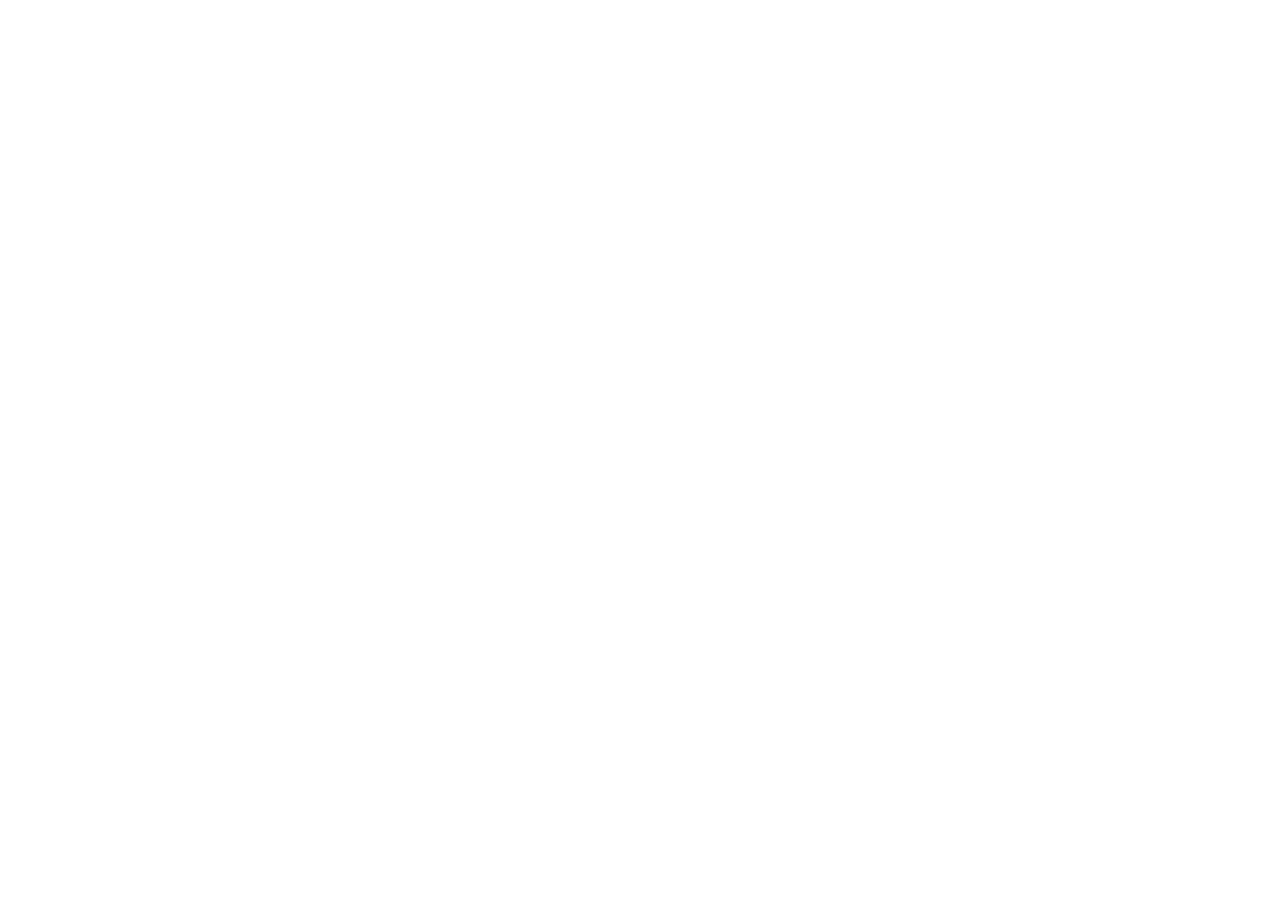
==== Precourse/Pasapalabra-html/index.html @ 5e4a11f5 "pasapalabra initial commit" ====
<!DOCTYPE html>
<html lang="en">
    <meta charset="UTF-8">
    <meta http-equiv="X-UA-Compatible" content="IE=edge">
    <meta name="viewport" content="width=device-width, initial-scale=1.0">
    <title>Pasapalabra</title>
    <link rel="stylesheet" href="./index.css">
</head>
<body>
    
<script src="./index.js"></script>
</body>
</html>
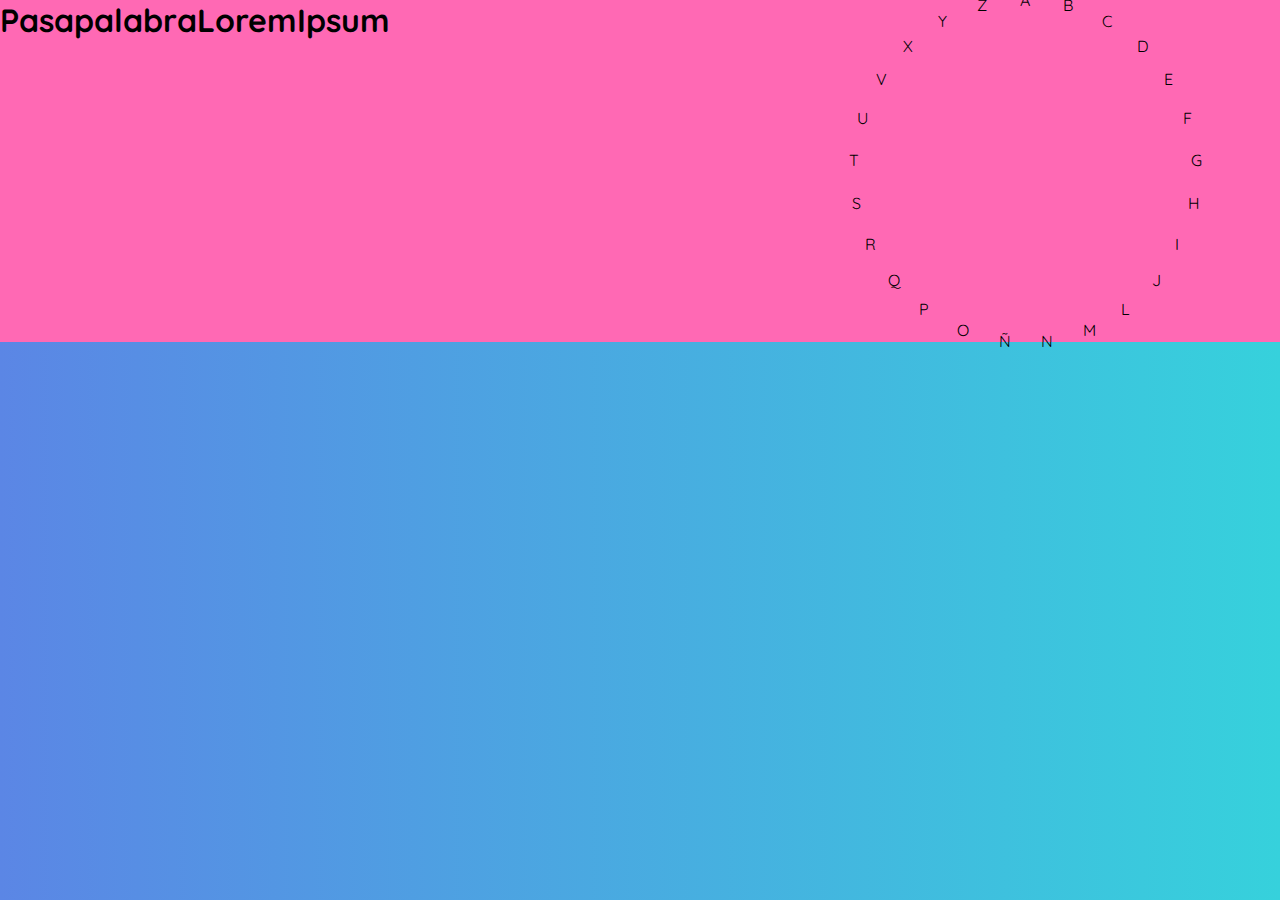
==== commit ac310af7: "css added" ====
--- a/Precourse/Pasapalabra-html/index.html
+++ b/Precourse/Pasapalabra-html/index.html
@@ -5,9 +5,44 @@
     <meta name="viewport" content="width=device-width, initial-scale=1.0">
     <title>Pasapalabra</title>
     <link rel="stylesheet" href="./index.css">
+    <style>
+        @import url('https://fonts.googleapis.com/css2?family=Quicksand:wght@600&display=swap');
+    </style>
 </head>
 <body>
-    
+    <section class="main-game">
+        <div class="round-container">
+            <h1>Pasapalabra</h1>
+            <h1>LoremIpsum</h1>
+            <ul class="circle">
+		        <li class="item">A</li>
+		        <li class="item">B</li>
+		        <li class="item">C</li>
+		        <li class="item">D</li>
+		        <li class="item">E</li>
+		        <li class="item">F</li>
+		        <li class="item">G</li>
+		        <li class="item">H</li>
+		        <li class="item">I</li>
+		        <li class="item">J</li>
+		        <li class="item">L</li>
+		        <li class="item">M</li>
+		        <li class="item">N</li>
+                <li class="item">Ñ</li>
+		        <li class="item">O</li>
+		        <li class="item">P</li>
+		        <li class="item">Q</li>
+		        <li class="item">R</li>
+		        <li class="item">S</li>
+		        <li class="item">T</li>
+		        <li class="item">U</li>
+		        <li class="item">V</li>
+		        <li class="item">X</li>
+		        <li class="item">Y</li>
+		        <li class="item">Z</li>
+		    </ul>
+        </div>
+    </section>
 <script src="./index.js"></script>
 </body>
 </html>--- a/Precourse/Pasapalabra-html/index.css
+++ b/Precourse/Pasapalabra-html/index.css
@@ -0,0 +1,121 @@
+* {
+    font-family: "Quicksand", sans-serif;
+    margin: 0;
+    padding: 0;
+    box-sizing: border-box;
+}
+
+body {
+    background: #36d1dc; /* fallback for old browsers */
+    background: -webkit-linear-gradient(
+        to right,
+        #5b86e5,
+        #36d1dc
+    ); /* Chrome 10-25, Safari 5.1-6 */
+    background: linear-gradient(
+        to right,
+        #5b86e5,
+        #36d1dc
+    ); /* W3C, IE 10+/ Edge, Firefox 16+, Chrome 26+, Opera 12+, Safari 7+ */
+}
+
+.round-container {
+    margin: auto;
+    background-color: hotpink;
+    display: flex;
+}
+
+.circle {
+    position: relative;
+    width: 21.375em;
+    height: 21.375em;
+    border-radius: 50%;
+    padding: 0;
+    list-style: none;
+    left: 50%;
+    transform: translateX(-50%);
+}
+.circle > * {
+    display: block;
+    position: absolute;
+    top: 50%;
+    left: 50%;
+    width: 1.25em;
+    height: 1.25em;
+    margin: -0.625em;
+}
+.circle > *:nth-of-type(1) {
+    transform: rotate(270deg) translate(10.6875em) rotate(-270deg);
+}
+.circle > *:nth-of-type(2) {
+    transform: rotate(284.4deg) translate(10.6875em) rotate(-284.4deg);
+}
+.circle > *:nth-of-type(3) {
+    transform: rotate(298.8deg) translate(10.6875em) rotate(-298.8deg);
+}
+.circle > *:nth-of-type(4) {
+    transform: rotate(313.2deg) translate(10.6875em) rotate(-313.2deg);
+}
+.circle > *:nth-of-type(5) {
+    transform: rotate(327.6deg) translate(10.6875em) rotate(-327.6deg);
+}
+.circle > *:nth-of-type(6) {
+    transform: rotate(342deg) translate(10.6875em) rotate(-342deg);
+}
+.circle > *:nth-of-type(7) {
+    transform: rotate(356.4deg) translate(10.6875em) rotate(-356.4deg);
+}
+.circle > *:nth-of-type(8) {
+    transform: rotate(370.8deg) translate(10.6875em) rotate(-370.8deg);
+}
+.circle > *:nth-of-type(9) {
+    transform: rotate(385.2deg) translate(10.6875em) rotate(-385.2deg);
+}
+.circle > *:nth-of-type(10) {
+    transform: rotate(399.6deg) translate(10.6875em) rotate(-399.6deg);
+}
+.circle > *:nth-of-type(11) {
+    transform: rotate(414deg) translate(10.6875em) rotate(-414deg);
+}
+.circle > *:nth-of-type(12) {
+    transform: rotate(428.4deg) translate(10.6875em) rotate(-428.4deg);
+}
+.circle > *:nth-of-type(13) {
+    transform: rotate(442.8deg) translate(10.6875em) rotate(-442.8deg);
+}
+.circle > *:nth-of-type(14) {
+    transform: rotate(457.2deg) translate(10.6875em) rotate(-457.2deg);
+}
+.circle > *:nth-of-type(15) {
+    transform: rotate(471.6deg) translate(10.6875em) rotate(-471.6deg);
+}
+.circle > *:nth-of-type(16) {
+    transform: rotate(486deg) translate(10.6875em) rotate(-486deg);
+}
+.circle > *:nth-of-type(17) {
+    transform: rotate(500.4deg) translate(10.6875em) rotate(-500.4deg);
+}
+.circle > *:nth-of-type(18) {
+    transform: rotate(514.8deg) translate(10.6875em) rotate(-514.8deg);
+}
+.circle > *:nth-of-type(19) {
+    transform: rotate(529.2deg) translate(10.6875em) rotate(-529.2deg);
+}
+.circle > *:nth-of-type(20) {
+    transform: rotate(543.6deg) translate(10.6875em) rotate(-543.6deg);
+}
+.circle > *:nth-of-type(21) {
+    transform: rotate(558deg) translate(10.6875em) rotate(-558deg);
+}
+.circle > *:nth-of-type(22) {
+    transform: rotate(572.4deg) translate(10.6875em) rotate(-572.4deg);
+}
+.circle > *:nth-of-type(23) {
+    transform: rotate(586.8deg) translate(10.6875em) rotate(-586.8deg);
+}
+.circle > *:nth-of-type(24) {
+    transform: rotate(601.2deg) translate(10.6875em) rotate(-601.2deg);
+}
+.circle > *:nth-of-type(25) {
+    transform: rotate(615.6deg) translate(10.6875em) rotate(-615.6deg);
+}
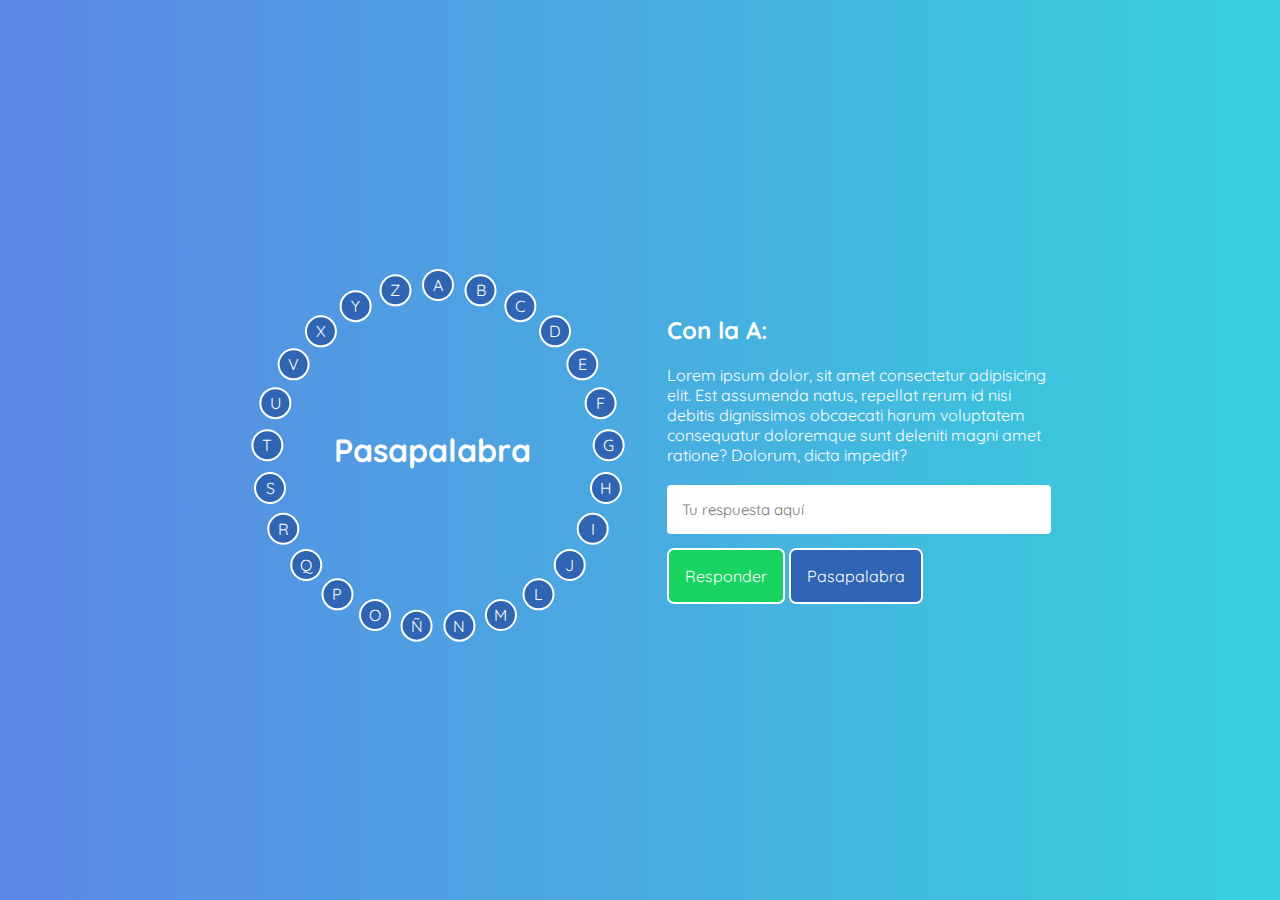
==== commit 8bdf1d80: "main css added" ====
--- a/Precourse/Pasapalabra-html/index.html
+++ b/Precourse/Pasapalabra-html/index.html
@@ -10,39 +10,52 @@
     </style>
 </head>
 <body>
-    <section class="main-game">
+    <section class="main-section">
         <div class="round-container">
-            <h1>Pasapalabra</h1>
-            <h1>LoremIpsum</h1>
+			<h1 class="game-name">Pasapalabra</h1>
             <ul class="circle">
-		        <li class="item">A</li>
-		        <li class="item">B</li>
-		        <li class="item">C</li>
-		        <li class="item">D</li>
-		        <li class="item">E</li>
-		        <li class="item">F</li>
-		        <li class="item">G</li>
-		        <li class="item">H</li>
-		        <li class="item">I</li>
-		        <li class="item">J</li>
-		        <li class="item">L</li>
-		        <li class="item">M</li>
-		        <li class="item">N</li>
-                <li class="item">Ñ</li>
-		        <li class="item">O</li>
-		        <li class="item">P</li>
-		        <li class="item">Q</li>
-		        <li class="item">R</li>
-		        <li class="item">S</li>
-		        <li class="item">T</li>
-		        <li class="item">U</li>
-		        <li class="item">V</li>
-		        <li class="item">X</li>
-		        <li class="item">Y</li>
-		        <li class="item">Z</li>
+		        <li class="button">A</li>
+		        <li class="button">B</li>
+		        <li class="button">C</li>
+		        <li class="button">D</li>
+		        <li class="button">E</li>
+		        <li class="button">F</li>
+		        <li class="button">G</li>
+		        <li class="button">H</li>
+		        <li class="button">I</li>
+		        <li class="button">J</li>
+		        <li class="button">L</li>
+		        <li class="button">M</li>
+		        <li class="button">N</li>
+                <li class="button">Ñ</li>
+		        <li class="button">O</li>
+		        <li class="button">P</li>
+		        <li class="button">Q</li>
+		        <li class="button">R</li>
+		        <li class="button">S</li>
+		        <li class="button">T</li>
+		        <li class="button">U</li>
+		        <li class="button">V</li>
+		        <li class="button">X</li>
+		        <li class="button">Y</li>
+		        <li class="button">Z</li>
 		    </ul>
         </div>
     </section>
+	<div class="questions-and-answers">
+		<div class="letter"><h2>Con la A:</h2></div>
+		<br>
+		<div class="question">Lorem ipsum dolor, sit amet consectetur adipisicing elit. Est assumenda natus, repellat rerum id nisi debitis dignissimos obcaecati harum voluptatem consequatur doloremque sunt deleniti magni amet ratione? Dolorum, dicta impedit?</div>
+		<br>
+		<input type="text" class="answer" placeholder="Tu respuesta aquí">
+		<br>
+		<div class="send-buttons">
+			<a class="send-answer" href="#">Responder</a>
+			<a class="send-pasapalabra" href="#	">Pasapalabra</a>
+		</div>
+	</div>
+	</section>
+	
 <script src="./index.js"></script>
 </body>
 </html>--- a/Precourse/Pasapalabra-html/index.css
+++ b/Precourse/Pasapalabra-html/index.css
@@ -1,4 +1,6 @@
-* {
+*,
+*::after,
+*::before {
     font-family: "Quicksand", sans-serif;
     margin: 0;
     padding: 0;
@@ -17,12 +19,78 @@
         #5b86e5,
         #36d1dc
     ); /* W3C, IE 10+/ Edge, Firefox 16+, Chrome 26+, Opera 12+, Safari 7+ */
+    display: flex;
+    height: 100vh;
+    justify-content: center;
+    align-items: center;
+}
+
+.game-name {
+    font-size: 2em;
+    font-weight: bolder;
+    color: white;
+}
+
+.main-section {
+    display: flex;
+    justify-content: center;
 }
 
 .round-container {
     margin: auto;
-    background-color: hotpink;
+    width: max-content;
     display: flex;
+    padding: 2em;
+    position: relative;
+    justify-content: center;
+    align-items: center;
+}
+
+.button {
+    background-color: rgb(48, 101, 180);
+    border-radius: 50%;
+    margin: 1.5em;
+    border: solid white 2px;
+    color: white;
+}
+
+.game-name {
+    position: absolute;
+}
+
+.questions-and-answers {
+    margin-left: 2em;
+    width: 30vw;
+    color: white;
+}
+
+.answer {
+    width: inherit;
+    padding: 1em;
+    border-radius: 4px;
+    border: none;
+    font-size: 15px;
+}
+
+.send-buttons {
+    margin-top: 2em;
+}
+
+.send-buttons > * {
+    text-decoration: none;
+    padding: 1em;
+    border: solid rgb(255, 255, 255) 2px;
+    border-radius: 7px;
+}
+
+.send-answer {
+    background-color: rgb(25, 211, 96);
+    color: rgb(255, 255, 255);
+}
+
+.send-pasapalabra {
+    background-color: rgb(48, 101, 180);
+    color: white;
 }
 
 .circle {
@@ -40,9 +108,12 @@
     position: absolute;
     top: 50%;
     left: 50%;
-    width: 1.25em;
-    height: 1.25em;
+    width: 2em;
+    height: 2em;
     margin: -0.625em;
+    display: flex;
+    justify-content: center;
+    align-items: center;
 }
 .circle > *:nth-of-type(1) {
     transform: rotate(270deg) translate(10.6875em) rotate(-270deg);
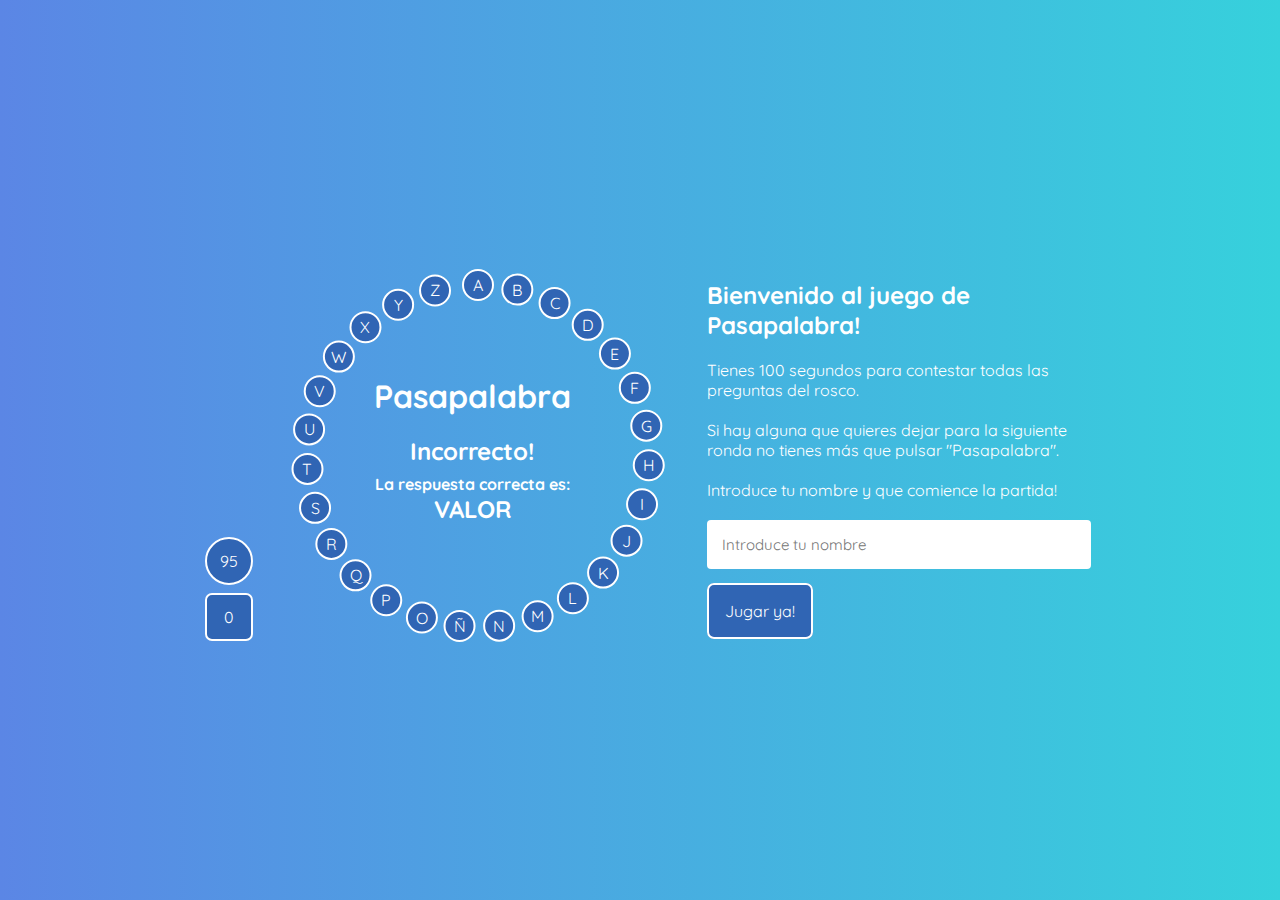
==== commit 8f166ef9: "correct answer block added" ====
--- a/Precourse/Pasapalabra-html/index.html
+++ b/Precourse/Pasapalabra-html/index.html
@@ -10,52 +10,86 @@
     </style>
 </head>
 <body>
-    <section class="main-section">
-        <div class="round-container">
-			<h1 class="game-name">Pasapalabra</h1>
-            <ul class="circle">
-		        <li class="button">A</li>
-		        <li class="button">B</li>
-		        <li class="button">C</li>
-		        <li class="button">D</li>
-		        <li class="button">E</li>
-		        <li class="button">F</li>
-		        <li class="button">G</li>
-		        <li class="button">H</li>
-		        <li class="button">I</li>
-		        <li class="button">J</li>
-		        <li class="button">L</li>
-		        <li class="button">M</li>
-		        <li class="button">N</li>
-                <li class="button">Ñ</li>
-		        <li class="button">O</li>
-		        <li class="button">P</li>
-		        <li class="button">Q</li>
-		        <li class="button">R</li>
-		        <li class="button">S</li>
-		        <li class="button">T</li>
-		        <li class="button">U</li>
-		        <li class="button">V</li>
-		        <li class="button">X</li>
-		        <li class="button">Y</li>
-		        <li class="button">Z</li>
-		    </ul>
-        </div>
-    </section>
-	<div class="questions-and-answers">
-		<div class="letter"><h2>Con la A:</h2></div>
-		<br>
-		<div class="question">Lorem ipsum dolor, sit amet consectetur adipisicing elit. Est assumenda natus, repellat rerum id nisi debitis dignissimos obcaecati harum voluptatem consequatur doloremque sunt deleniti magni amet ratione? Dolorum, dicta impedit?</div>
-		<br>
-		<input type="text" class="answer" placeholder="Tu respuesta aquí">
-		<br>
-		<div class="send-buttons">
-			<a class="send-answer" href="#">Responder</a>
-			<a class="send-pasapalabra" href="#	">Pasapalabra</a>
-		</div>
+	<div class="game">
+		<section class="main-section">
+			<section class="puntuation">
+				<div class="puntuation__timer" id="seconds-left">95</div>
+				<div class="puntuation__points" id="points-btn">0</div>
+			</section>
+			<div class="round-container">
+				<div class="round-container__interior">
+					<h1 class="interior__game-name">Pasapalabra</h1>
+					<div class="interior__pop-section">
+						<h2 class="pop-section__result">Incorrecto!</h2>
+						<div class="pop-section__correct-answer">
+							<p class="correct-answer__answer--text">La respuesta correcta es:</p>
+							<p class="correct-answer__answer--value">VALOR</p>
+						</div>
+					</div>
+				</div>
+				<ul class="round-container__circle">
+					<li class="button" id="A">A</li>
+					<li class="button" id="B">B</li>
+					<li class="button" id="C">C</li>
+					<li class="button" id="D">D</li>
+					<li class="button" id="E">E</li>
+					<li class="button" id="F">F</li>
+					<li class="button" id="G">G</li>
+					<li class="button" id="H">H</li>
+					<li class="button" id="I">I</li>
+					<li class="button" id="J">J</li>
+					<li class="button" id="K">K</li>
+					<li class="button" id="L">L</li>
+					<li class="button" id="M">M</li>
+					<li class="button" id="N">N</li>
+					<li class="button" id="Ñ">Ñ</li>
+					<li class="button" id="O">O</li>
+					<li class="button" id="P">P</li>
+					<li class="button" id="Q">Q</li>
+					<li class="button" id="R">R</li>
+					<li class="button" id="S">S</li>
+					<li class="button" id="T">T</li>
+					<li class="button" id="U">U</li>
+					<li class="button" id="V">V</li>
+					<li class="button" id="W">W</li>
+					<li class="button" id="X">X</li>
+					<li class="button" id="Y">Y</li>
+					<li class="button" id="Z">Z</li>
+				</ul>
+			</div>
+			<section class="wrapper">
+				<div class="instructions" id="instructions">
+					<div class="instructions__welcome-title"><h2>Bienvenido al juego de Pasapalabra!</h2></div>
+					<br>
+					<p class="instructions__description">Tienes 100 segundos para contestar todas las preguntas del rosco.</p>
+					<br>
+					<p class="instructions__description">Si hay alguna que quieres dejar para la siguiente ronda no tienes más que pulsar "Pasapalabra".</p>
+					<br>
+					<p class="instructions__description">Introduce tu nombre y que comience la partida!</p>
+					<br>
+					<input type="text" class="input-field" id="name" placeholder="Introduce tu nombre">
+					<br>
+					<div class="send-buttons">
+						<a class="send-buttons__blue" id="play-btn" href="#">Jugar ya!</a>
+					</div>
+				</div>
+			</section>
+			</section class="wrapper">
+				<div class="questions-and-answers" id="questions-area" style="display:none">
+					<div class="questions-and-answers__letter"><h2 class="letter-text" id="letter-text">Con la A:</h2></div>
+					<br>
+					<p class="questions-and-answers__question" id="question"></p>
+					<br>
+					<input type="text" class="input-field" id="user-answer" placeholder="Tu respuesta aquí">
+					<br>
+					<div class="send-buttons">
+						<a class="send-buttons__green" id="answer-btn" href="#">Responder</a>
+						<a class="send-buttons__blue" id="pasapalabra-btn" href="#">Pasapalabra</a>
+					</div>
+				</div>
+		</section>
 	</div>
-	</section>
-	
+<script src="./questions.js"></script>
 <script src="./index.js"></script>
 </body>
 </html>--- a/Precourse/Pasapalabra-html/index.css
+++ b/Precourse/Pasapalabra-html/index.css
@@ -7,7 +7,15 @@
     box-sizing: border-box;
 }
 
-body {
+[status="hidden"] {
+    display: none;
+}
+
+.wrapper {
+    align-self: center;
+}
+
+.game {
     background: #36d1dc; /* fallback for old browsers */
     background: -webkit-linear-gradient(
         to right,
@@ -25,12 +33,6 @@
     align-items: center;
 }
 
-.game-name {
-    font-size: 2em;
-    font-weight: bolder;
-    color: white;
-}
-
 .main-section {
     display: flex;
     justify-content: center;
@@ -44,6 +46,42 @@
     position: relative;
     justify-content: center;
     align-items: center;
+}
+
+.round-container__interior {
+    font-weight: bolder;
+    color: white;
+    position: absolute;
+    display: flex;
+    flex-direction: column;
+    justify-content: center;
+    align-items: center;
+}
+
+.interior__game-name {
+    font-size: 2em;
+}
+
+.interior__pop-section,
+.interior__pop-section > * {
+    margin-top: 0.5em;
+    text-align: center;
+}
+
+.hidden {
+    display: none;
+}
+
+.correct-answer__answer--value {
+    font-size: 1.5em;
+}
+
+.correct-answer__result--correct {
+    color: rgb(25, 211, 96);
+}
+
+.correct-answer__result--incorrect {
+    color: rgb(182, 31, 44);
 }
 
 .button {
@@ -54,17 +92,22 @@
     color: white;
 }
 
-.game-name {
-    position: absolute;
-}
-
-.questions-and-answers {
+.button--state-correct {
+    background-color: rgb(25, 211, 96);
+}
+
+.button--state-incorrect {
+    background-color: rgb(182, 31, 44);
+}
+
+.questions-and-answers,
+.instructions {
     margin-left: 2em;
     width: 30vw;
     color: white;
 }
 
-.answer {
+.input-field {
     width: inherit;
     padding: 1em;
     border-radius: 4px;
@@ -83,17 +126,57 @@
     border-radius: 7px;
 }
 
-.send-answer {
+.send-buttons__green {
     background-color: rgb(25, 211, 96);
     color: rgb(255, 255, 255);
 }
 
-.send-pasapalabra {
+.send-buttons__green:hover {
+    background-color: rgb(0, 138, 53);
+    transition: 0.5s;
+}
+
+.send-buttons__blue {
     background-color: rgb(48, 101, 180);
     color: white;
 }
 
-.circle {
+.send-buttons__blue:hover {
+    background-color: rgb(29, 58, 102);
+    transition: 0.5s;
+}
+
+.puntuation {
+    width: 5em;
+    height: 8em;
+    align-self: flex-end;
+    display: flex;
+    flex-wrap: wrap;
+    justify-content: center;
+    align-content: center;
+}
+
+.puntuation > * {
+    width: 3em;
+    height: 3em;
+    background-color: rgb(48, 101, 180);
+    border: solid rgb(255, 255, 255) 2px;
+    color: white;
+    display: flex;
+    justify-content: center;
+    align-items: center;
+}
+
+.puntuation__timer {
+    border-radius: 50%;
+}
+
+.puntuation__points {
+    margin-top: 0.5em;
+    border-radius: 7px;
+}
+
+.round-container__circle {
     position: relative;
     width: 21.375em;
     height: 21.375em;
@@ -103,7 +186,7 @@
     left: 50%;
     transform: translateX(-50%);
 }
-.circle > * {
+.round-container__circle > * {
     display: block;
     position: absolute;
     top: 50%;
@@ -115,78 +198,86 @@
     justify-content: center;
     align-items: center;
 }
-.circle > *:nth-of-type(1) {
+.round-container__circle > *:nth-of-type(1) {
     transform: rotate(270deg) translate(10.6875em) rotate(-270deg);
 }
-.circle > *:nth-of-type(2) {
-    transform: rotate(284.4deg) translate(10.6875em) rotate(-284.4deg);
-}
-.circle > *:nth-of-type(3) {
-    transform: rotate(298.8deg) translate(10.6875em) rotate(-298.8deg);
-}
-.circle > *:nth-of-type(4) {
-    transform: rotate(313.2deg) translate(10.6875em) rotate(-313.2deg);
-}
-.circle > *:nth-of-type(5) {
-    transform: rotate(327.6deg) translate(10.6875em) rotate(-327.6deg);
-}
-.circle > *:nth-of-type(6) {
-    transform: rotate(342deg) translate(10.6875em) rotate(-342deg);
-}
-.circle > *:nth-of-type(7) {
-    transform: rotate(356.4deg) translate(10.6875em) rotate(-356.4deg);
-}
-.circle > *:nth-of-type(8) {
-    transform: rotate(370.8deg) translate(10.6875em) rotate(-370.8deg);
-}
-.circle > *:nth-of-type(9) {
-    transform: rotate(385.2deg) translate(10.6875em) rotate(-385.2deg);
-}
-.circle > *:nth-of-type(10) {
-    transform: rotate(399.6deg) translate(10.6875em) rotate(-399.6deg);
-}
-.circle > *:nth-of-type(11) {
-    transform: rotate(414deg) translate(10.6875em) rotate(-414deg);
-}
-.circle > *:nth-of-type(12) {
-    transform: rotate(428.4deg) translate(10.6875em) rotate(-428.4deg);
-}
-.circle > *:nth-of-type(13) {
-    transform: rotate(442.8deg) translate(10.6875em) rotate(-442.8deg);
-}
-.circle > *:nth-of-type(14) {
-    transform: rotate(457.2deg) translate(10.6875em) rotate(-457.2deg);
-}
-.circle > *:nth-of-type(15) {
-    transform: rotate(471.6deg) translate(10.6875em) rotate(-471.6deg);
-}
-.circle > *:nth-of-type(16) {
-    transform: rotate(486deg) translate(10.6875em) rotate(-486deg);
-}
-.circle > *:nth-of-type(17) {
-    transform: rotate(500.4deg) translate(10.6875em) rotate(-500.4deg);
-}
-.circle > *:nth-of-type(18) {
-    transform: rotate(514.8deg) translate(10.6875em) rotate(-514.8deg);
-}
-.circle > *:nth-of-type(19) {
-    transform: rotate(529.2deg) translate(10.6875em) rotate(-529.2deg);
-}
-.circle > *:nth-of-type(20) {
-    transform: rotate(543.6deg) translate(10.6875em) rotate(-543.6deg);
-}
-.circle > *:nth-of-type(21) {
-    transform: rotate(558deg) translate(10.6875em) rotate(-558deg);
-}
-.circle > *:nth-of-type(22) {
-    transform: rotate(572.4deg) translate(10.6875em) rotate(-572.4deg);
-}
-.circle > *:nth-of-type(23) {
-    transform: rotate(586.8deg) translate(10.6875em) rotate(-586.8deg);
-}
-.circle > *:nth-of-type(24) {
-    transform: rotate(601.2deg) translate(10.6875em) rotate(-601.2deg);
-}
-.circle > *:nth-of-type(25) {
-    transform: rotate(615.6deg) translate(10.6875em) rotate(-615.6deg);
-}
+.round-container__circle > *:nth-of-type(2) {
+    transform: rotate(283.3deg) translate(10.6875em) rotate(-283.3deg);
+}
+.round-container__circle > *:nth-of-type(3) {
+    transform: rotate(296.6deg) translate(10.6875em) rotate(-296.6deg);
+}
+.round-container__circle > *:nth-of-type(4) {
+    transform: rotate(309.9deg) translate(10.6875em) rotate(-309.9deg);
+}
+.round-container__circle > *:nth-of-type(5) {
+    transform: rotate(323.2deg) translate(10.6875em) rotate(-323.2deg);
+}
+.round-container__circle > *:nth-of-type(6) {
+    transform: rotate(336.5deg) translate(10.6875em) rotate(-336.5deg);
+}
+.round-container__circle > *:nth-of-type(7) {
+    transform: rotate(349.8deg) translate(10.6875em) rotate(-349.8deg);
+}
+.round-container__circle > *:nth-of-type(8) {
+    transform: rotate(363.1deg) translate(10.6875em) rotate(-363.1deg);
+}
+.round-container__circle > *:nth-of-type(9) {
+    transform: rotate(376.4deg) translate(10.6875em) rotate(-376.4deg);
+}
+.round-container__circle > *:nth-of-type(10) {
+    transform: rotate(389.7deg) translate(10.6875em) rotate(-389.7deg);
+}
+.round-container__circle > *:nth-of-type(11) {
+    transform: rotate(403deg) translate(10.6875em) rotate(-403deg);
+}
+.round-container__circle > *:nth-of-type(12) {
+    transform: rotate(416.3deg) translate(10.6875em) rotate(-416.3deg);
+}
+.round-container__circle > *:nth-of-type(13) {
+    transform: rotate(429.6deg) translate(10.6875em) rotate(-429.6deg);
+}
+.round-container__circle > *:nth-of-type(14) {
+    transform: rotate(442.9deg) translate(10.6875em) rotate(-442.9deg);
+}
+.round-container__circle > *:nth-of-type(15) {
+    transform: rotate(456.2deg) translate(10.6875em) rotate(-456.2deg);
+}
+.round-container__circle > *:nth-of-type(16) {
+    transform: rotate(469.15deg) translate(10.6875em) rotate(-469.15deg);
+}
+.round-container__circle > *:nth-of-type(17) {
+    transform: rotate(482.45deg) translate(10.6875em) rotate(-482.45deg);
+}
+.round-container__circle > *:nth-of-type(18) {
+    transform: rotate(495.75deg) translate(10.6875em) rotate(-495.75deg);
+}
+.round-container__circle > *:nth-of-type(19) {
+    transform: rotate(509.05deg) translate(10.6875em) rotate(-509.05deg);
+}
+.round-container__circle > *:nth-of-type(20) {
+    transform: rotate(522.35deg) translate(10.6875em) rotate(-522.35deg);
+}
+.round-container__circle > *:nth-of-type(21) {
+    transform: rotate(535.65deg) translate(10.6875em) rotate(-535.65deg);
+}
+.round-container__circle > *:nth-of-type(22) {
+    transform: rotate(548.95deg) translate(10.6875em) rotate(-548.95deg);
+}
+.round-container__circle > *:nth-of-type(23) {
+    transform: rotate(562.25deg) translate(10.6875em) rotate(-562.25deg);
+}
+.round-container__circle > *:nth-of-type(24) {
+    transform: rotate(575.55deg) translate(10.6875em) rotate(-575.55deg);
+}
+.round-container__circle > *:nth-of-type(25) {
+    transform: rotate(588.85deg) translate(10.6875em) rotate(-588.85deg);
+}
+
+.round-container__circle > *:nth-of-type(26) {
+    transform: rotate(602.15deg) translate(10.6875em) rotate(-602.15deg);
+}
+
+.round-container__circle > *:nth-of-type(27) {
+    transform: rotate(615.45deg) translate(10.6875em) rotate(-615.45deg);
+}
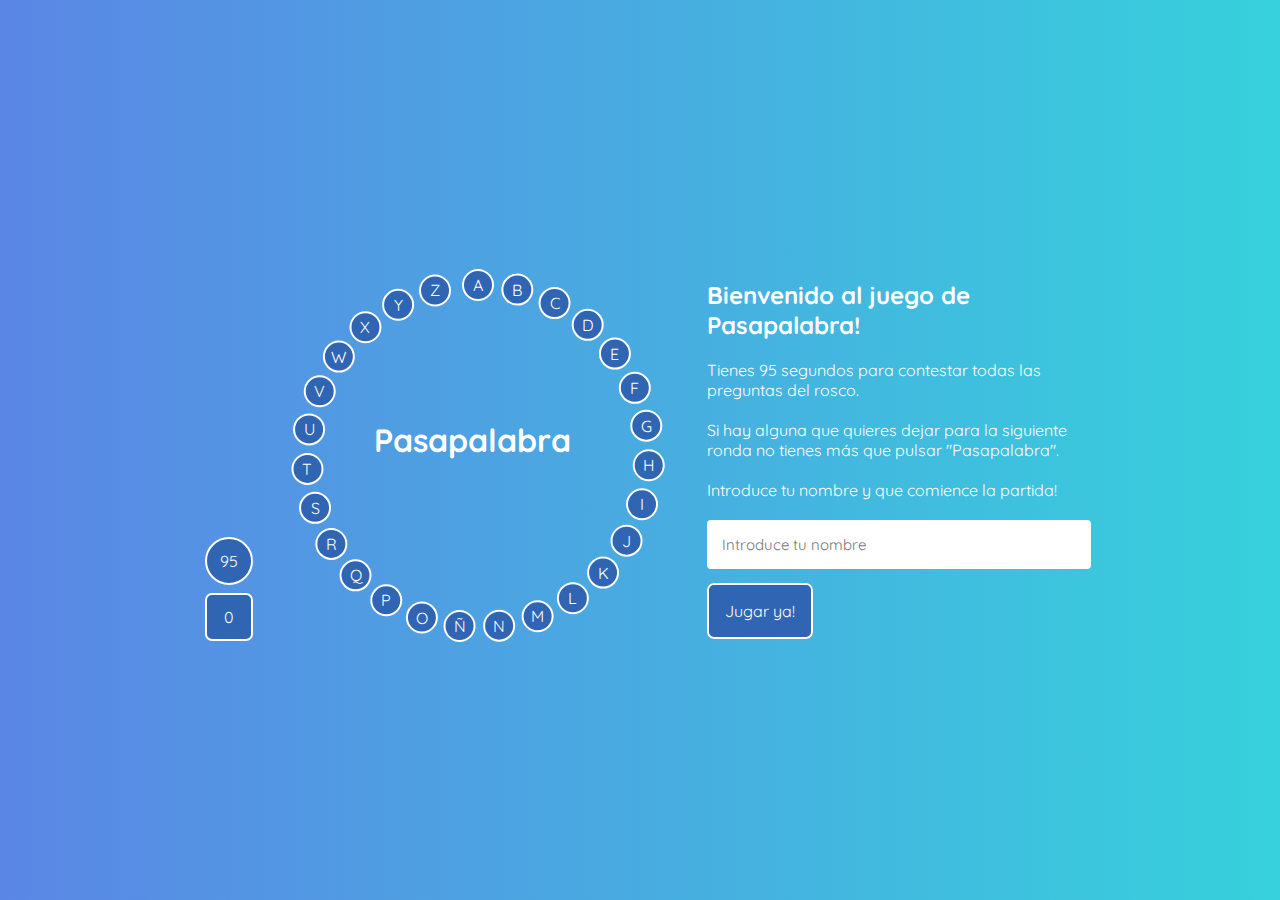
==== commit a43767c7: "more logic added" ====
--- a/Precourse/Pasapalabra-html/index.html
+++ b/Precourse/Pasapalabra-html/index.html
@@ -1,5 +1,5 @@
 <!DOCTYPE html>
-<html lang="en">
+<html lang="es">
     <meta charset="UTF-8">
     <meta http-equiv="X-UA-Compatible" content="IE=edge">
     <meta name="viewport" content="width=device-width, initial-scale=1.0">
@@ -20,10 +20,10 @@
 				<div class="round-container__interior">
 					<h1 class="interior__game-name">Pasapalabra</h1>
 					<div class="interior__pop-section">
-						<h2 class="pop-section__result">Incorrecto!</h2>
+						<h2 class="pop-section__result" id="answer-evaluation"></h2>
 						<div class="pop-section__correct-answer">
-							<p class="correct-answer__answer--text">La respuesta correcta es:</p>
-							<p class="correct-answer__answer--value">VALOR</p>
+							<p class="correct-answer__answer--text"></p>
+							<p class="correct-answer__answer--value"></p>
 						</div>
 					</div>
 				</div>
@@ -61,7 +61,7 @@
 				<div class="instructions" id="instructions">
 					<div class="instructions__welcome-title"><h2>Bienvenido al juego de Pasapalabra!</h2></div>
 					<br>
-					<p class="instructions__description">Tienes 100 segundos para contestar todas las preguntas del rosco.</p>
+					<p class="instructions__description">Tienes 95 segundos para contestar todas las preguntas del rosco.</p>
 					<br>
 					<p class="instructions__description">Si hay alguna que quieres dejar para la siguiente ronda no tienes más que pulsar "Pasapalabra".</p>
 					<br>
@@ -75,7 +75,7 @@
 				</div>
 			</section>
 			</section class="wrapper">
-				<div class="questions-and-answers" id="questions-area" style="display:none">
+				<div class="questions-and-answers hidden" id="questions-area">
 					<div class="questions-and-answers__letter"><h2 class="letter-text" id="letter-text">Con la A:</h2></div>
 					<br>
 					<p class="questions-and-answers__question" id="question"></p>
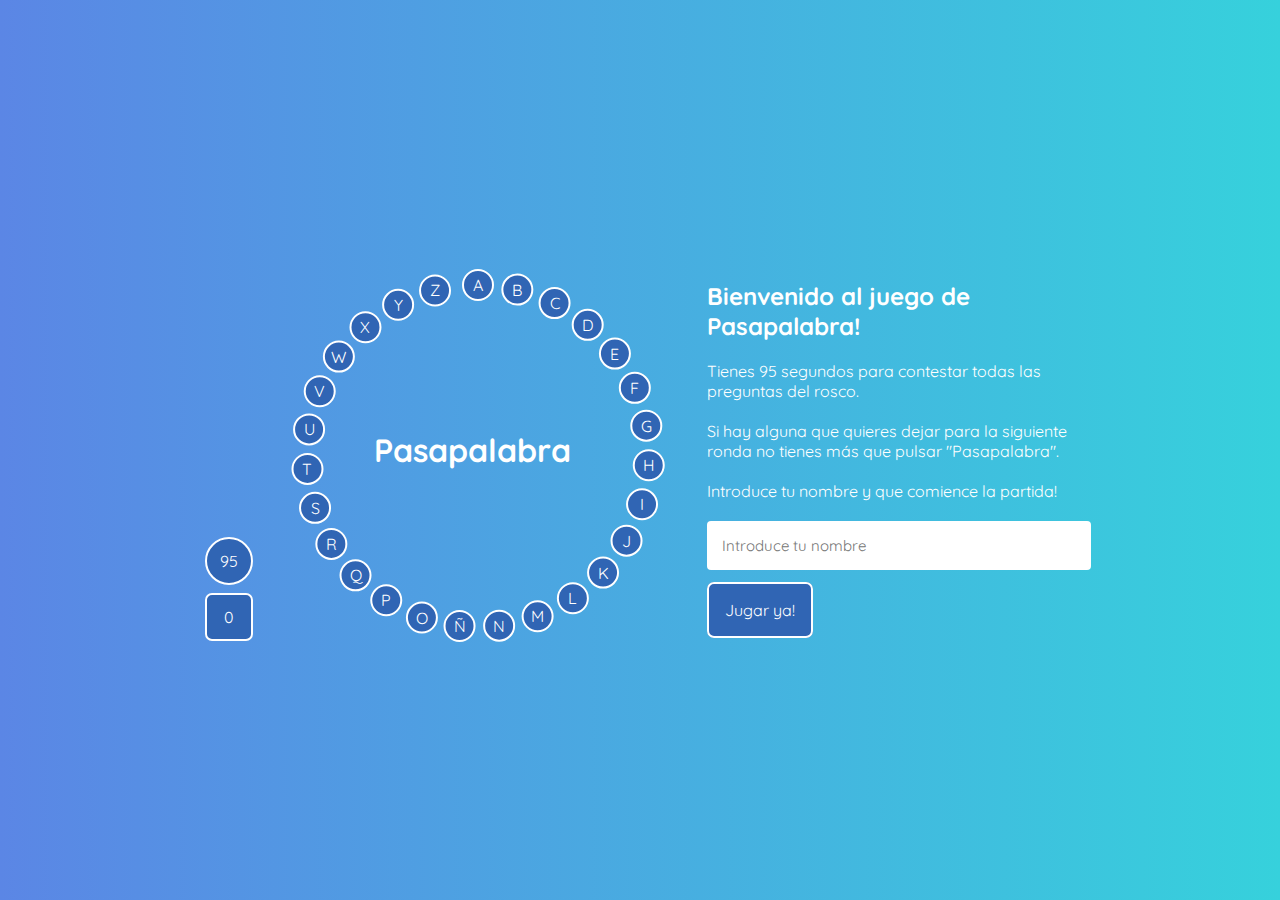
==== commit 631209d9: "update final project" ====
--- a/Precourse/Pasapalabra-html/index.html
+++ b/Precourse/Pasapalabra-html/index.html
@@ -19,6 +19,14 @@
 			<div class="round-container">
 				<div class="round-container__interior">
 					<h1 class="interior__game-name">Pasapalabra</h1>
+					<div class="end-section hidden">
+						<h2 class="end-section message">Enhorabuena!</h2>
+						<p class="end-section points" id="end-section-points"></p>
+						<p class="end-section seconds" id="end-section-seconds"></p>
+						<div class="send-buttons">
+							<a class="end-section send-buttons__blue" id="play-again-btn" href="#">Jugar de nuevo</a>
+						</div>
+					</div>
 					<div class="interior__pop-section">
 						<h2 class="pop-section__result" id="answer-evaluation"></h2>
 						<div class="pop-section__correct-answer">
--- a/Precourse/Pasapalabra-html/index.css
+++ b/Precourse/Pasapalabra-html/index.css
@@ -5,10 +5,6 @@
     margin: 0;
     padding: 0;
     box-sizing: border-box;
-}
-
-[status="hidden"] {
-    display: none;
 }
 
 .wrapper {
@@ -64,7 +60,7 @@
 
 .interior__pop-section,
 .interior__pop-section > * {
-    margin-top: 0.5em;
+    line-height: 1.5;
     text-align: center;
 }
 
@@ -73,15 +69,7 @@
 }
 
 .correct-answer__answer--value {
-    font-size: 1.5em;
-}
-
-.correct-answer__result--correct {
-    color: rgb(25, 211, 96);
-}
-
-.correct-answer__result--incorrect {
-    color: rgb(182, 31, 44);
+    font-size: inherit;
 }
 
 .button {
@@ -113,10 +101,7 @@
     border-radius: 4px;
     border: none;
     font-size: 15px;
-}
-
-.send-buttons {
-    margin-top: 2em;
+    margin-bottom: 2em;
 }
 
 .send-buttons > * {
@@ -129,6 +114,8 @@
 .send-buttons__green {
     background-color: rgb(25, 211, 96);
     color: rgb(255, 255, 255);
+    line-height: 1;
+    width: min-content;
 }
 
 .send-buttons__green:hover {
@@ -139,6 +126,8 @@
 .send-buttons__blue {
     background-color: rgb(48, 101, 180);
     color: white;
+    line-height: 1;
+    width: min-content;
 }
 
 .send-buttons__blue:hover {
@@ -198,6 +187,28 @@
     justify-content: center;
     align-items: center;
 }
+
+.active {
+    box-shadow: rgba(255, 255, 255, 0.925) 3px 2px 10px 0px,
+        rgba(255, 255, 255, 0.8) -3px -2px 10px 0px;
+}
+
+.flex {
+    display: flex;
+    flex-direction: column;
+    width: 100%;
+    align-items: center;
+}
+
+.end-section > * {
+    margin-bottom: 1rem;
+}
+
+.end-section .send-buttons {
+    margin-top: 1rem;
+    z-index: 1;
+}
+
 .round-container__circle > *:nth-of-type(1) {
     transform: rotate(270deg) translate(10.6875em) rotate(-270deg);
 }
